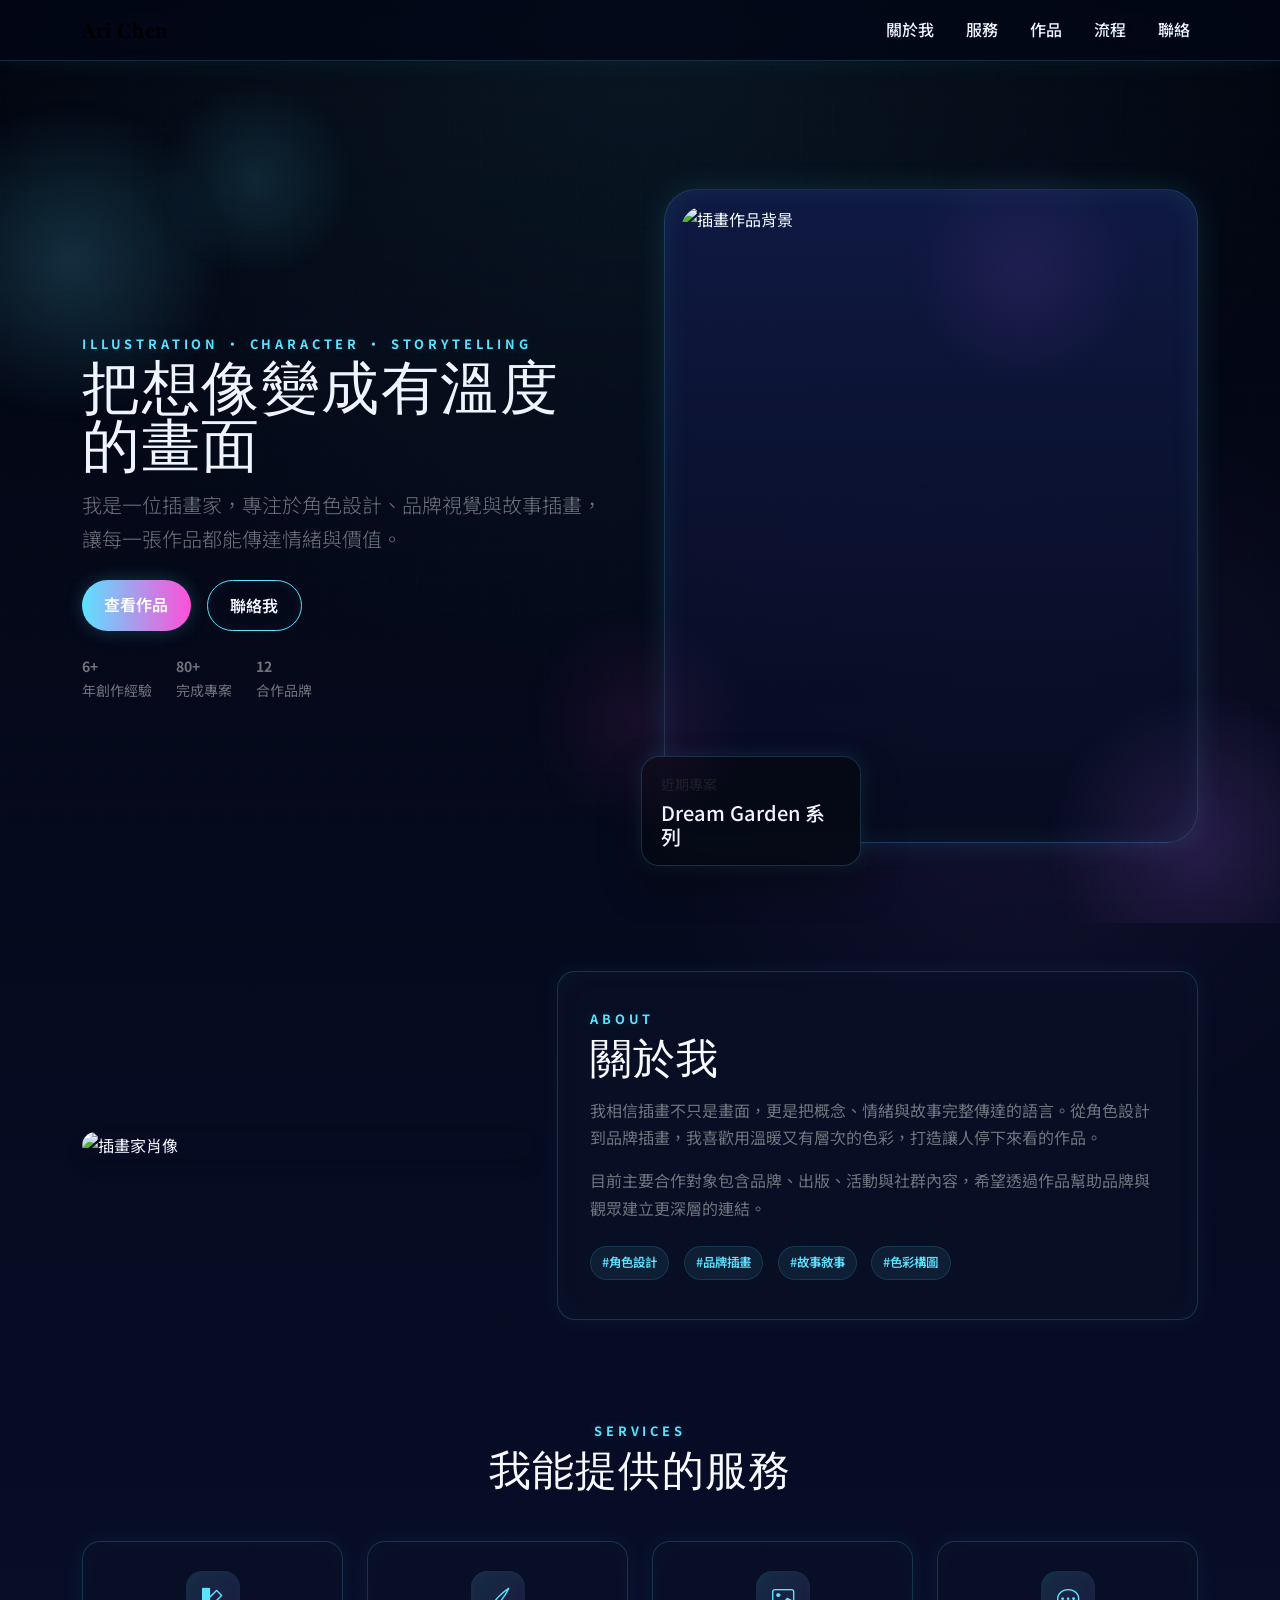
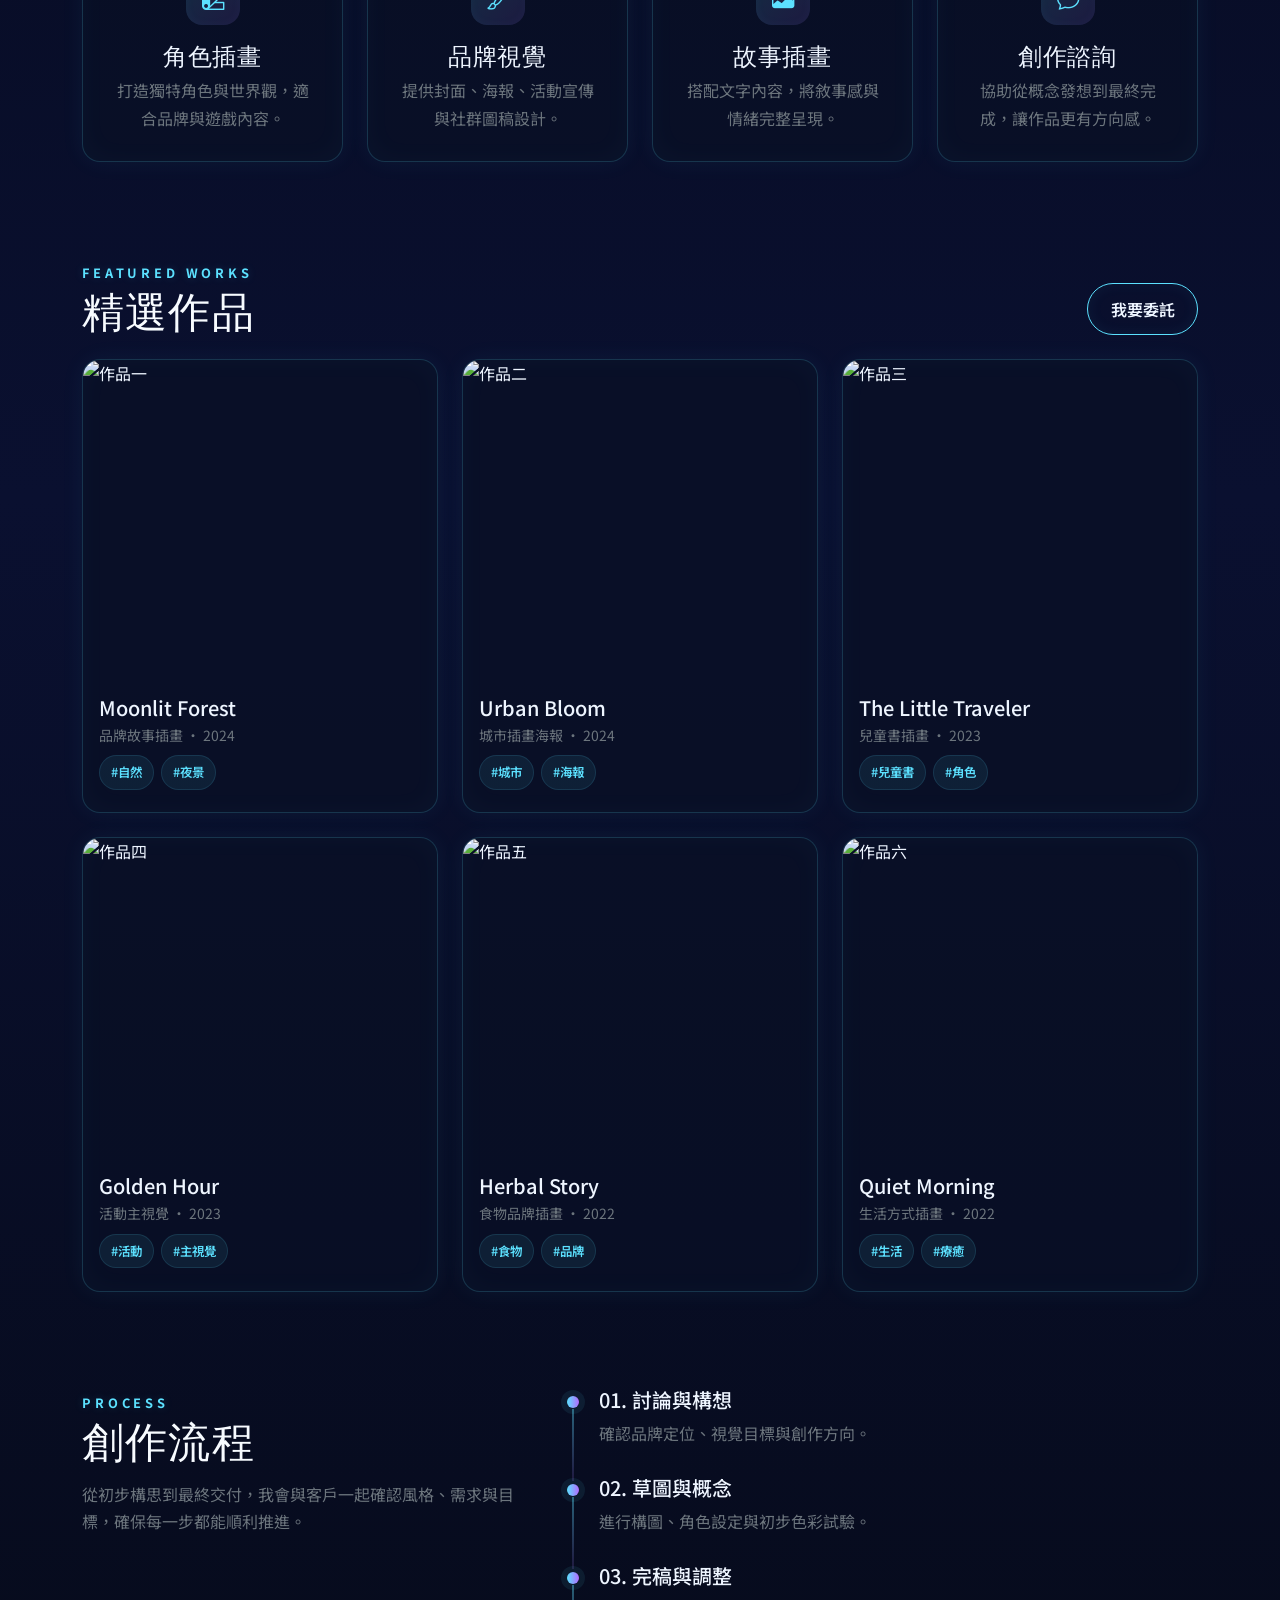
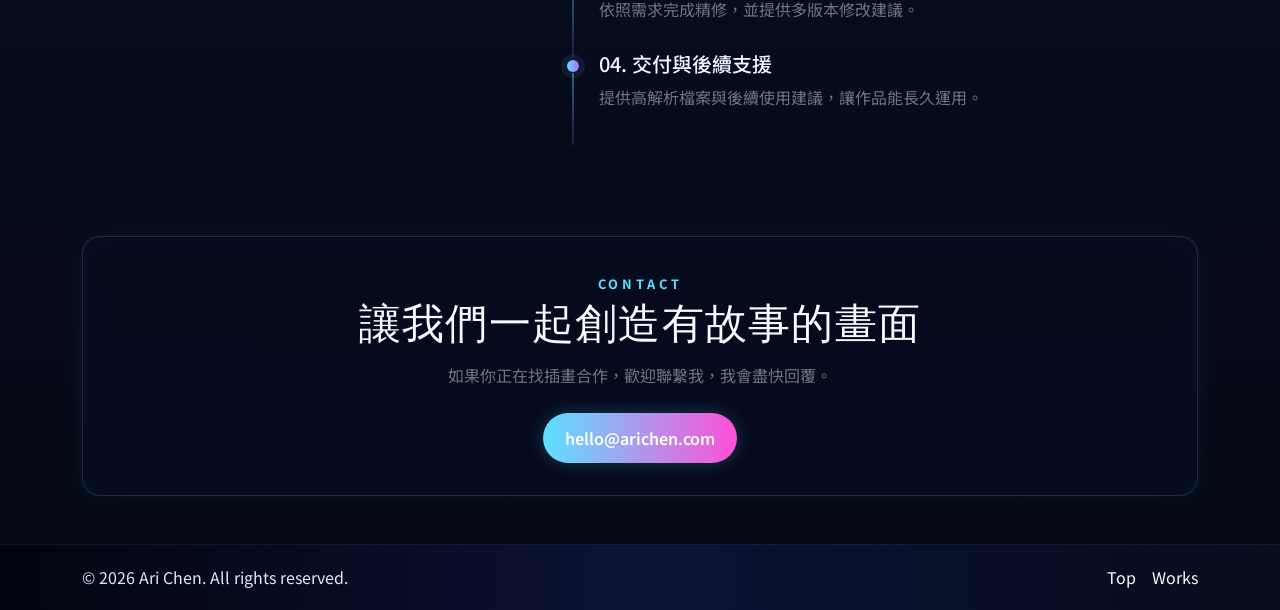
==== gemini-code-1781666257003.html @ 4cf0101a "Add neon portfolio webpage" ====
<!DOCTYPE html>
<html lang="zh-TW">
<head>
  <meta charset="UTF-8" />
  <meta name="viewport" content="width=device-width, initial-scale=1.0" />
  <title>Illustrator Portfolio</title>
  <meta name="description" content="插畫家個人作品集網站，展示創作風格、服務內容與聯絡方式。" />

  <link href="https://cdn.jsdelivr.net/npm/bootstrap@5.3.3/dist/css/bootstrap.min.css" rel="stylesheet" />
  <link rel="stylesheet" href="https://cdn.jsdelivr.net/npm/bootstrap-icons@1.11.3/font/bootstrap-icons.min.css" />

  <link rel="preconnect" href="https://fonts.googleapis.com" />
  <link rel="preconnect" href="https://fonts.gstatic.com" crossorigin />
  <link href="https://fonts.googleapis.com/css2?family=Noto+Sans+TC:wght@400;500;700;900&family=Playfair+Display:wght@600;700&display=swap" rel="stylesheet" />

  <link href="https://unpkg.com/aos@2.3.4/dist/aos.css" rel="stylesheet" />

  <style>
    :root {
      --bg: #070b1f;
      --surface: rgba(10, 16, 38, 0.78);
      --surface-2: #101a44;
      --text: #eef5ff;
      --muted: #9db0ff;
      --primary: #5ce1ff;
      --primary-dark: #2a7dff;
      --accent: #b26bff;
      --accent-2: #ff4fd8;
      --border: rgba(92, 225, 255, 0.18);
      --shadow: 0 20px 60px rgba(0, 0, 0, 0.45);
      --radius: 18px;
    }

    html { scroll-behavior: smooth; }

    body {
      position: relative;
      overflow-x: hidden;
      background:
        radial-gradient(circle at top, rgba(92, 225, 255, 0.08), transparent 18%),
        radial-gradient(circle at 80% 20%, rgba(178, 107, 255, 0.08), transparent 12%),
        linear-gradient(180deg, #02050f 0%, #0a1030 55%, #050914 100%);
      color: var(--text);
      font-family: "Noto Sans TC", sans-serif;
      line-height: 1.7;
    }

    body::before,
    body::after {
      content: '';
      position: fixed;
      inset: 0;
      pointer-events: none;
      z-index: 0;
    }

    body::before {
      background-image:
        linear-gradient(rgba(92, 225, 255, 0.03) 1px, transparent 1px),
        linear-gradient(90deg, rgba(92, 225, 255, 0.03) 1px, transparent 1px);
      background-size: 32px 32px;
      opacity: 0.45;
    }

    body::after {
      background:
        radial-gradient(circle at 20% 20%, rgba(92, 225, 255, 0.12), transparent 8%),
        radial-gradient(circle at 80% 30%, rgba(178, 107, 255, 0.1), transparent 10%),
        radial-gradient(circle at 50% 80%, rgba(255, 79, 216, 0.08), transparent 12%);
      animation: pulseGlow 6s ease-in-out infinite alternate;
    }

    @keyframes pulseGlow {
      from { opacity: 0.6; transform: scale(1); }
      to { opacity: 1; transform: scale(1.04); }
    }

    h1, h2, h3, h4, .display-font {
      font-family: "Playfair Display", serif;
      letter-spacing: 0.03em;
    }

    img { max-width: 100%; display: block; }

    .navbar {
      background: rgba(2, 6, 22, 0.75);
      backdrop-filter: blur(10px);
      border-bottom: 1px solid var(--border);
      box-shadow: 0 0 30px rgba(92, 225, 255, 0.06);
    }

    .nav-link {
      color: var(--text) !important;
      font-weight: 500;
      text-shadow: 0 0 8px rgba(92, 225, 255, 0.08);
    }

    .btn-primary-custom {
      background: linear-gradient(90deg, var(--primary), var(--accent-2));
      color: #fff;
      border: none;
      border-radius: 999px;
      padding: 0.8rem 1.4rem;
      font-weight: 600;
      box-shadow: 0 0 18px rgba(92, 225, 255, 0.22);
      transition: transform 0.2s ease, box-shadow 0.2s ease;
    }

    .btn-primary-custom:hover {
      color: #fff;
      transform: translateY(-2px);
      box-shadow: 0 0 24px rgba(178, 107, 255, 0.38);
    }

    .btn-outline-custom {
      border: 1px solid var(--primary);
      color: var(--text);
      border-radius: 999px;
      padding: 0.8rem 1.4rem;
      font-weight: 600;
      background: transparent;
      box-shadow: inset 0 0 15px rgba(92, 225, 255, 0.06);
    }

    .hero {
      padding: 8rem 0 5rem;
      position: relative;
      overflow: hidden;
    }

    .hero::before,
    .hero::after {
      content: '';
      position: absolute;
      width: 320px;
      height: 320px;
      background: radial-gradient(circle, rgba(92, 225, 255, 0.18), transparent 70%);
      z-index: 0;
      border-radius: 50%;
      filter: blur(6px);
    }

    .hero::before { top: 40px; left: -90px; }
    .hero::after { bottom: -80px; right: -80px; background: radial-gradient(circle, rgba(178, 107, 255, 0.16), transparent 68%); }

    .hero-text { position: relative; z-index: 1; }

    .eyebrow {
      color: var(--primary);
      text-transform: uppercase;
      letter-spacing: 0.3em;
      font-size: 0.8rem;
      font-weight: 700;
      margin-bottom: 1rem;
      text-shadow: 0 0 10px rgba(92, 225, 255, 0.18);
    }

    .hero-title {
      font-size: clamp(3rem, 4.5vw, 5rem);
      line-height: 1;
      margin-bottom: 1rem;
    }

    .hero-image-wrap {
      position: relative;
      z-index: 1;
      background:
        linear-gradient(180deg, rgba(16, 26, 68, 0.95), rgba(7, 11, 31, 0.92));
      border-radius: 32px;
      padding: 1rem;
      box-shadow:
        inset 0 0 30px rgba(92, 225, 255, 0.08),
        0 0 30px rgba(92, 225, 255, 0.12);
      border: 1px solid var(--border);
    }

    .hero-image-wrap img {
      border-radius: 24px;
      height: 620px;
      object-fit: cover;
      width: 100%;
      filter: saturate(1.1) contrast(1.04);
    }

    .floating-card {
      position: absolute;
      bottom: -24px;
      left: -24px;
      background: rgba(5, 9, 20, 0.82);
      backdrop-filter: blur(8px);
      padding: 1rem 1.2rem;
      border-radius: 18px;
      border: 1px solid rgba(92, 225, 255, 0.18);
      box-shadow:
        0 0 18px rgba(92, 225, 255, 0.1),
        0 20px 40px rgba(0, 0, 0, 0.35);
      width: 220px;
    }

    .section-title {
      font-size: 2.6rem;
      margin-bottom: 1rem;
      color: #f7fbff;
    }

    .section-subtitle { color: var(--muted); max-width: 700px; }

    .about-card,
    .service-card,
    .project-card,
    .contact-card {
      background: var(--surface);
      border-radius: var(--radius);
      border: 1px solid var(--border);
      box-shadow:
        inset 0 0 30px rgba(92, 225, 255, 0.03),
        0 0 25px rgba(92, 225, 255, 0.06);
    }

    .about-card { padding: 2rem; }

    .service-card { padding: 1.8rem; height: 100%; }

    .service-icon {
      width: 54px;
      height: 54px;
      display: inline-flex;
      align-items: center;
      justify-content: center;
      background: linear-gradient(135deg, rgba(92, 225, 255, 0.14), rgba(178, 107, 255, 0.12));
      color: var(--primary);
      border-radius: 16px;
      font-size: 1.4rem;
      box-shadow: inset 0 0 12px rgba(92, 225, 255, 0.04);
    }

    .project-card { overflow: hidden; }

    .project-card img {
      height: 320px;
      width: 100%;
      object-fit: cover;
      transition: transform 0.35s ease;
    }

    .project-card:hover img { transform: scale(1.06); }

    .tag {
      display: inline-block;
      background: rgba(92, 225, 255, 0.08);
      color: var(--primary);
      border-radius: 999px;
      padding: 0.35rem 0.7rem;
      font-size: 0.78rem;
      font-weight: 600;
      margin-right: 0.4rem;
      margin-bottom: 0.4rem;
      border: 1px solid rgba(92, 225, 255, 0.12);
    }

    .timeline-item {
      position: relative;
      padding-left: 2rem;
      margin-bottom: 1.8rem;
    }

    .timeline-item::before {
      content: '';
      position: absolute;
      left: 0;
      top: 0.5rem;
      width: 12px;
      height: 12px;
      border-radius: 50%;
      background: linear-gradient(90deg, var(--primary), var(--accent));
      box-shadow: 0 0 0 6px rgba(92, 225, 255, 0.08);
    }

    .timeline-item::after {
      content: '';
      position: absolute;
      left: 5px;
      top: 1.3rem;
      width: 2px;
      height: calc(100% + 0.8rem);
      background: linear-gradient(180deg, rgba(92, 225, 255, 0.4), rgba(178, 107, 255, 0.15));
    }

    .contact-card {
      padding: 2rem;
      background:
        linear-gradient(rgba(7, 11, 31, 0.82), rgba(7, 11, 31, 0.82)),
        url('https://images.unsplash.com/photo-1513360371669-4adf3dd7dff8?auto=format&fit=crop&w=1200&q=80') center/cover;
      border: 1px solid rgba(92, 225, 255, 0.18);
    }

    footer {
      background: linear-gradient(90deg, #02050f, #0b1234 50%, #060d1d);
      color: #dce8ff;
      padding: 1.2rem 0;
      border-top: 1px solid rgba(92, 225, 255, 0.08);
    }

    @media (max-width: 992px) {
      .hero { padding-top: 6rem; }
      .hero-image-wrap img { height: 500px; }
    }

    @media (max-width: 768px) {
      .hero-title { font-size: 3rem; }
      .floating-card {
        position: static;
        width: 100%;
        margin-top: 1rem;
      }
      .section-title { font-size: 2rem; }
    }
  </style>
</head>
<body>
  <header class="sticky-top">
    <nav class="navbar navbar-expand-lg">
      <div class="container">
        <a class="navbar-brand fw-bold display-font" href="#home">Ari Chen</a>
        <button class="navbar-toggler" type="button" data-bs-toggle="collapse" data-bs-target="#navbarNav">
          <span class="navbar-toggler-icon"></span>
        </button>
        <div class="collapse navbar-collapse" id="navbarNav">
          <ul class="navbar-nav ms-auto gap-lg-3">
            <li class="nav-item"><a class="nav-link" href="#about">關於我</a></li>
            <li class="nav-item"><a class="nav-link" href="#services">服務</a></li>
            <li class="nav-item"><a class="nav-link" href="#projects">作品</a></li>
            <li class="nav-item"><a class="nav-link" href="#process">流程</a></li>
            <li class="nav-item"><a class="nav-link" href="#contact">聯絡</a></li>
          </ul>
        </div>
      </div>
    </nav>
  </header>

  <main>
    <section class="hero" id="home">
      <div class="container">
        <div class="row align-items-center g-5">
          <div class="col-lg-6 hero-text" data-aos="fade-right">
            <span class="eyebrow">Illustration · Character · Storytelling</span>
            <h1 class="hero-title">把想像變成有溫度的畫面</h1>
            <p class="lead text-secondary mb-4">我是一位插畫家，專注於角色設計、品牌視覺與故事插畫，讓每一張作品都能傳達情緒與價值。</p>
            <div class="d-flex gap-3 flex-wrap">
              <a href="#projects" class="btn btn-primary-custom">查看作品</a>
              <a href="#contact" class="btn btn-outline-custom">聯絡我</a>
            </div>
            <div class="d-flex gap-4 mt-4 text-secondary small">
              <div><strong>6+</strong><br />年創作經驗</div>
              <div><strong>80+</strong><br />完成專案</div>
              <div><strong>12</strong><br />合作品牌</div>
            </div>
          </div>
          <div class="col-lg-6" data-aos="fade-left">
            <div class="hero-image-wrap">
              <img src="https://images.unsplash.com/photo-1513360371669-4adf3dd7dff8?auto=format&fit=crop&w=1200&q=80" alt="插畫作品背景" />
              <div class="floating-card">
                <p class="mb-1 small text-muted">近期專案</p>
                <h5 class="mb-0">Dream Garden 系列</h5>
              </div>
            </div>
          </div>
        </div>
      </div>
    </section>

    <section class="py-5" id="about">
      <div class="container">
        <div class="row g-4 align-items-center">
          <div class="col-lg-5" data-aos="fade-up">
            <img src="https://images.unsplash.com/photo-1524504388940-b1c1722653e1?auto=format&fit=crop&w=900&q=80" alt="插畫家肖像" class="img-fluid rounded-4 shadow" />
          </div>
          <div class="col-lg-7" data-aos="fade-up" data-aos-delay="100">
            <div class="about-card">
              <span class="eyebrow">About</span>
              <h2 class="section-title">關於我</h2>
              <p class="text-secondary mb-3">我相信插畫不只是畫面，更是把概念、情緒與故事完整傳達的語言。從角色設計到品牌插畫，我喜歡用溫暖又有層次的色彩，打造讓人停下來看的作品。</p>
              <p class="text-secondary mb-4">目前主要合作對象包含品牌、出版、活動與社群內容，希望透過作品幫助品牌與觀眾建立更深層的連結。</p>
              <div class="d-flex flex-wrap gap-2">
                <span class="tag">#角色設計</span>
                <span class="tag">#品牌插畫</span>
                <span class="tag">#故事敘事</span>
                <span class="tag">#色彩構圖</span>
              </div>
            </div>
          </div>
        </div>
      </div>
    </section>

    <section class="py-5" id="services">
      <div class="container">
        <div class="text-center mb-5" data-aos="fade-up">
          <span class="eyebrow">Services</span>
          <h2 class="section-title">我能提供的服務</h2>
        </div>
        <div class="row g-4">
          <div class="col-md-6 col-lg-3" data-aos="fade-up">
            <div class="service-card text-center">
              <div class="service-icon mx-auto mb-3"><i class="bi bi-palette2"></i></div>
              <h4>角色插畫</h4>
              <p class="text-secondary mb-0">打造獨特角色與世界觀，適合品牌與遊戲內容。</p>
            </div>
          </div>
          <div class="col-md-6 col-lg-3" data-aos="fade-up" data-aos-delay="100">
            <div class="service-card text-center">
              <div class="service-icon mx-auto mb-3"><i class="bi bi-brush"></i></div>
              <h4>品牌視覺</h4>
              <p class="text-secondary mb-0">提供封面、海報、活動宣傳與社群圖稿設計。</p>
            </div>
          </div>
          <div class="col-md-6 col-lg-3" data-aos="fade-up" data-aos-delay="200">
            <div class="service-card text-center">
              <div class="service-icon mx-auto mb-3"><i class="bi bi-image"></i></div>
              <h4>故事插畫</h4>
              <p class="text-secondary mb-0">搭配文字內容，將敘事感與情緒完整呈現。</p>
            </div>
          </div>
          <div class="col-md-6 col-lg-3" data-aos="fade-up" data-aos-delay="300">
            <div class="service-card text-center">
              <div class="service-icon mx-auto mb-3"><i class="bi bi-chat-dots"></i></div>
              <h4>創作諮詢</h4>
              <p class="text-secondary mb-0">協助從概念發想到最終完成，讓作品更有方向感。</p>
            </div>
          </div>
        </div>
      </div>
    </section>

    <section class="py-5" id="projects">
      <div class="container">
        <div class="d-flex justify-content-between align-items-end mb-4 flex-wrap gap-3" data-aos="fade-up">
          <div>
            <span class="eyebrow">Featured Works</span>
            <h2 class="section-title mb-0">精選作品</h2>
          </div>
          <a href="#contact" class="btn btn-outline-custom">我要委託</a>
        </div>
        <div class="row g-4">
          <div class="col-md-6 col-lg-4" data-aos="fade-up">
            <div class="project-card">
              <img src="https://images.unsplash.com/photo-1515405295579-ba7b45403062?auto=format&fit=crop&w=900&q=80" alt="作品一" />
              <div class="p-3">
                <h5 class="mb-1">Moonlit Forest</h5>
                <p class="text-secondary small mb-2">品牌故事插畫 · 2024</p>
                <span class="tag">#自然</span><span class="tag">#夜景</span>
              </div>
            </div>
          </div>
          <div class="col-md-6 col-lg-4" data-aos="fade-up" data-aos-delay="100">
            <div class="project-card">
              <img src="https://images.unsplash.com/photo-1521572267360-ee0c2909d518?auto=format&fit=crop&w=900&q=80" alt="作品二" />
              <div class="p-3">
                <h5 class="mb-1">Urban Bloom</h5>
                <p class="text-secondary small mb-2">城市插畫海報 · 2024</p>
                <span class="tag">#城市</span><span class="tag">#海報</span>
              </div>
            </div>
          </div>
          <div class="col-md-6 col-lg-4" data-aos="fade-up" data-aos-delay="200">
            <div class="project-card">
              <img src="https://images.unsplash.com/photo-1500530855697-b586d89ba3ee?auto=format&fit=crop&w=900&q=80" alt="作品三" />
              <div class="p-3">
                <h5 class="mb-1">The Little Traveler</h5>
                <p class="text-secondary small mb-2">兒童書插畫 · 2023</p>
                <span class="tag">#兒童書</span><span class="tag">#角色</span>
              </div>
            </div>
          </div>
          <div class="col-md-6 col-lg-4" data-aos="fade-up">
            <div class="project-card">
              <img src="https://images.unsplash.com/photo-1492691527719-9d1e07e534b4?auto=format&fit=crop&w=900&q=80" alt="作品四" />
              <div class="p-3">
                <h5 class="mb-1">Golden Hour</h5>
                <p class="text-secondary small mb-2">活動主視覺 · 2023</p>
                <span class="tag">#活動</span><span class="tag">#主視覺</span>
              </div>
            </div>
          </div>
          <div class="col-md-6 col-lg-4" data-aos="fade-up" data-aos-delay="100">
            <div class="project-card">
              <img src="https://images.unsplash.com/photo-1517048676732-d65bc937f952?auto=format&fit=crop&w=900&q=80" alt="作品五" />
              <div class="p-3">
                <h5 class="mb-1">Herbal Story</h5>
                <p class="text-secondary small mb-2">食物品牌插畫 · 2022</p>
                <span class="tag">#食物</span><span class="tag">#品牌</span>
              </div>
            </div>
          </div>
          <div class="col-md-6 col-lg-4" data-aos="fade-up" data-aos-delay="200">
            <div class="project-card">
              <img src="https://images.unsplash.com/photo-1524995997946-a1c2e315a42f?auto=format&fit=crop&w=900&q=80" alt="作品六" />
              <div class="p-3">
                <h5 class="mb-1">Quiet Morning</h5>
                <p class="text-secondary small mb-2">生活方式插畫 · 2022</p>
                <span class="tag">#生活</span><span class="tag">#療癒</span>
              </div>
            </div>
          </div>
        </div>
      </div>
    </section>

    <section class="py-5" id="process">
      <div class="container">
        <div class="row g-5 align-items-start">
          <div class="col-lg-5" data-aos="fade-up">
            <span class="eyebrow">Process</span>
            <h2 class="section-title">創作流程</h2>
            <p class="text-secondary">從初步構思到最終交付，我會與客戶一起確認風格、需求與目標，確保每一步都能順利推進。</p>
          </div>
          <div class="col-lg-7" data-aos="fade-up" data-aos-delay="100">
            <div class="timeline-item">
              <h5>01. 討論與構想</h5>
              <p class="text-secondary mb-0">確認品牌定位、視覺目標與創作方向。</p>
            </div>
            <div class="timeline-item">
              <h5>02. 草圖與概念</h5>
              <p class="text-secondary mb-0">進行構圖、角色設定與初步色彩試驗。</p>
            </div>
            <div class="timeline-item">
              <h5>03. 完稿與調整</h5>
              <p class="text-secondary mb-0">依照需求完成精修，並提供多版本修改建議。</p>
            </div>
            <div class="timeline-item">
              <h5>04. 交付與後續支援</h5>
              <p class="text-secondary mb-0">提供高解析檔案與後續使用建議，讓作品能長久運用。</p>
            </div>
          </div>
        </div>
      </div>
    </section>

    <section class="py-5" id="contact">
      <div class="container">
        <div class="contact-card text-center" data-aos="fade-up">
          <span class="eyebrow">Contact</span>
          <h2 class="section-title mb-3">讓我們一起創造有故事的畫面</h2>
          <p class="text-secondary mb-4">如果你正在找插畫合作，歡迎聯繫我，我會盡快回覆。</p>
          <a href="mailto:hello@arichen.com" class="btn btn-primary-custom">hello@arichen.com</a>
        </div>
      </div>
    </section>
  </main>

  <footer>
    <div class="container d-flex flex-column flex-md-row justify-content-between align-items-center gap-2">
      <p class="mb-0">© <span id="year"></span> Ari Chen. All rights reserved.</p>
      <div class="d-flex gap-3">
        <a href="#home" class="text-decoration-none text-light">Top</a>
        <a href="#projects" class="text-decoration-none text-light">Works</a>
      </div>
    </div>
  </footer>

  <script src="https://cdn.jsdelivr.net/npm/bootstrap@5.3.3/dist/js/bootstrap.bundle.min.js"></script>
  <script src="https://unpkg.com/aos@2.3.4/dist/aos.js"></script>
  <script>
    AOS.init({ duration: 800, once: true });
    document.getElementById('year').textContent = new Date().getFullYear();
  </script>
</body>
</html>
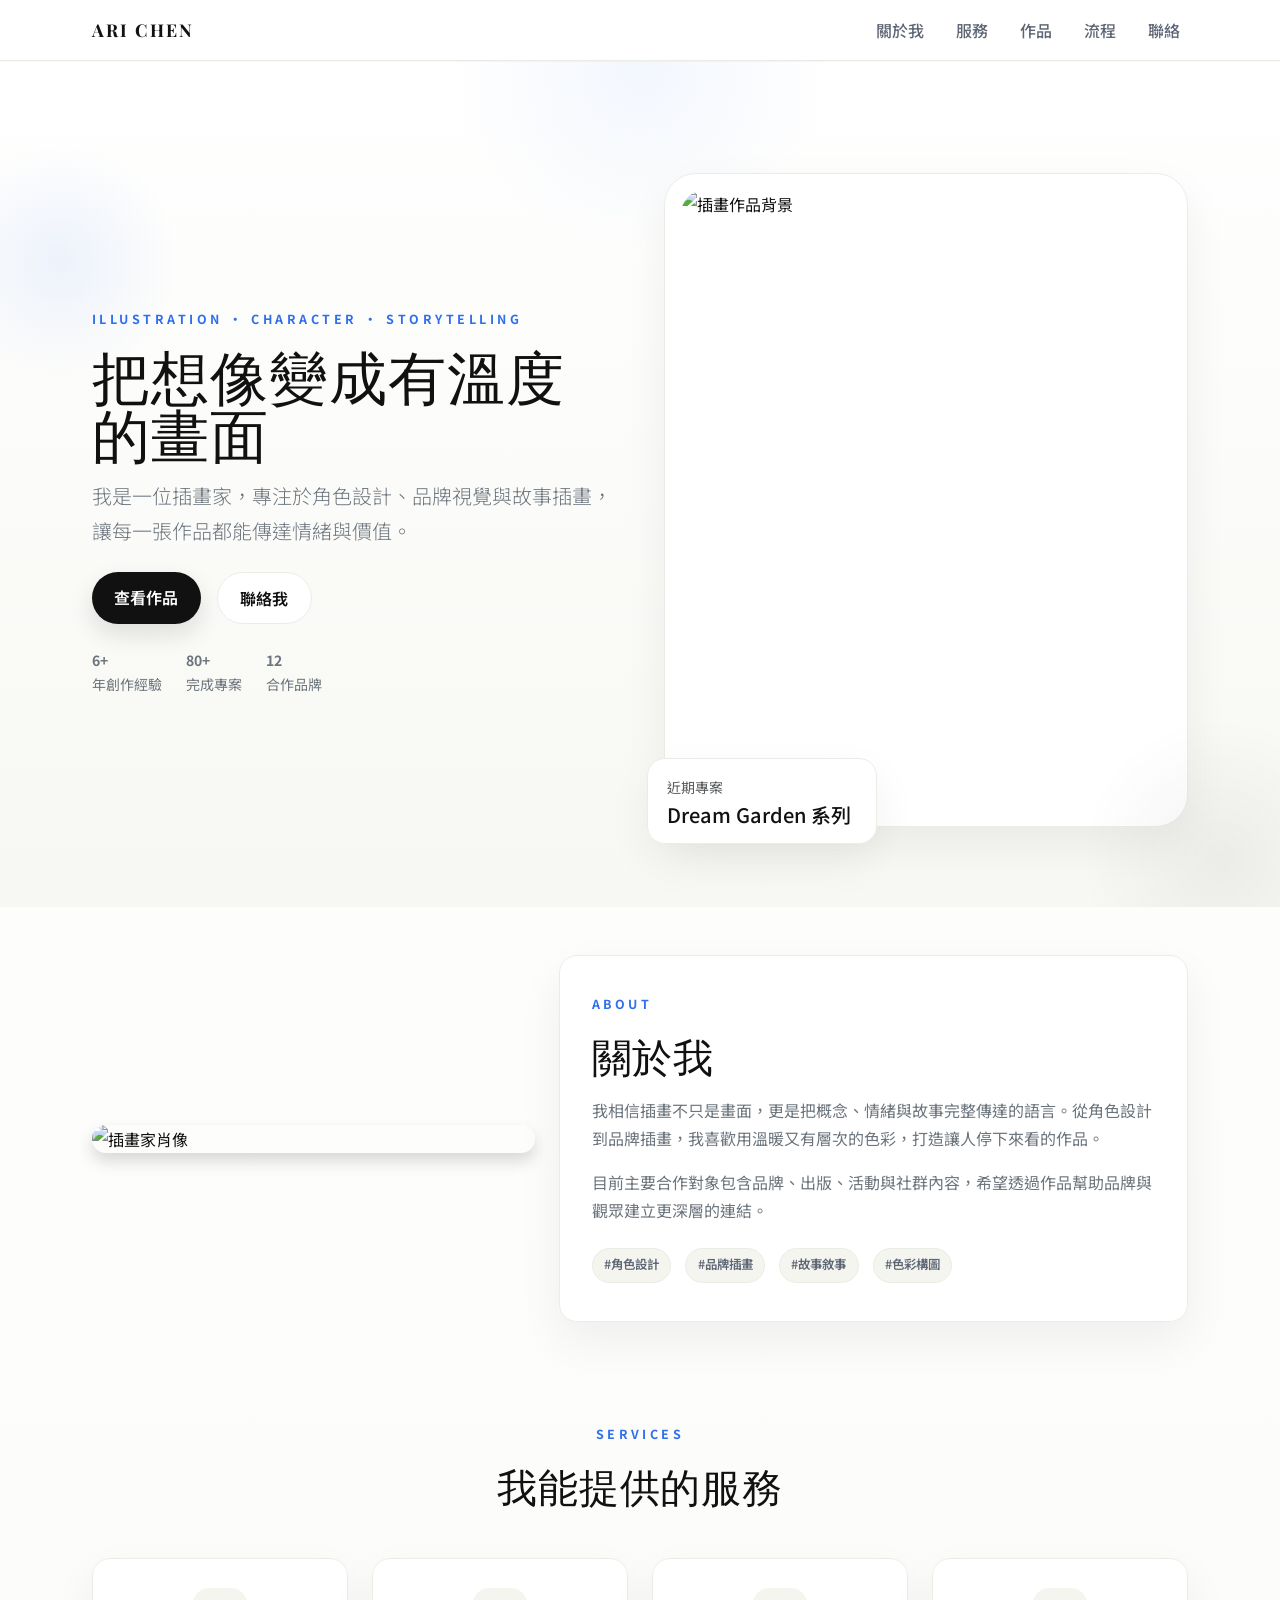
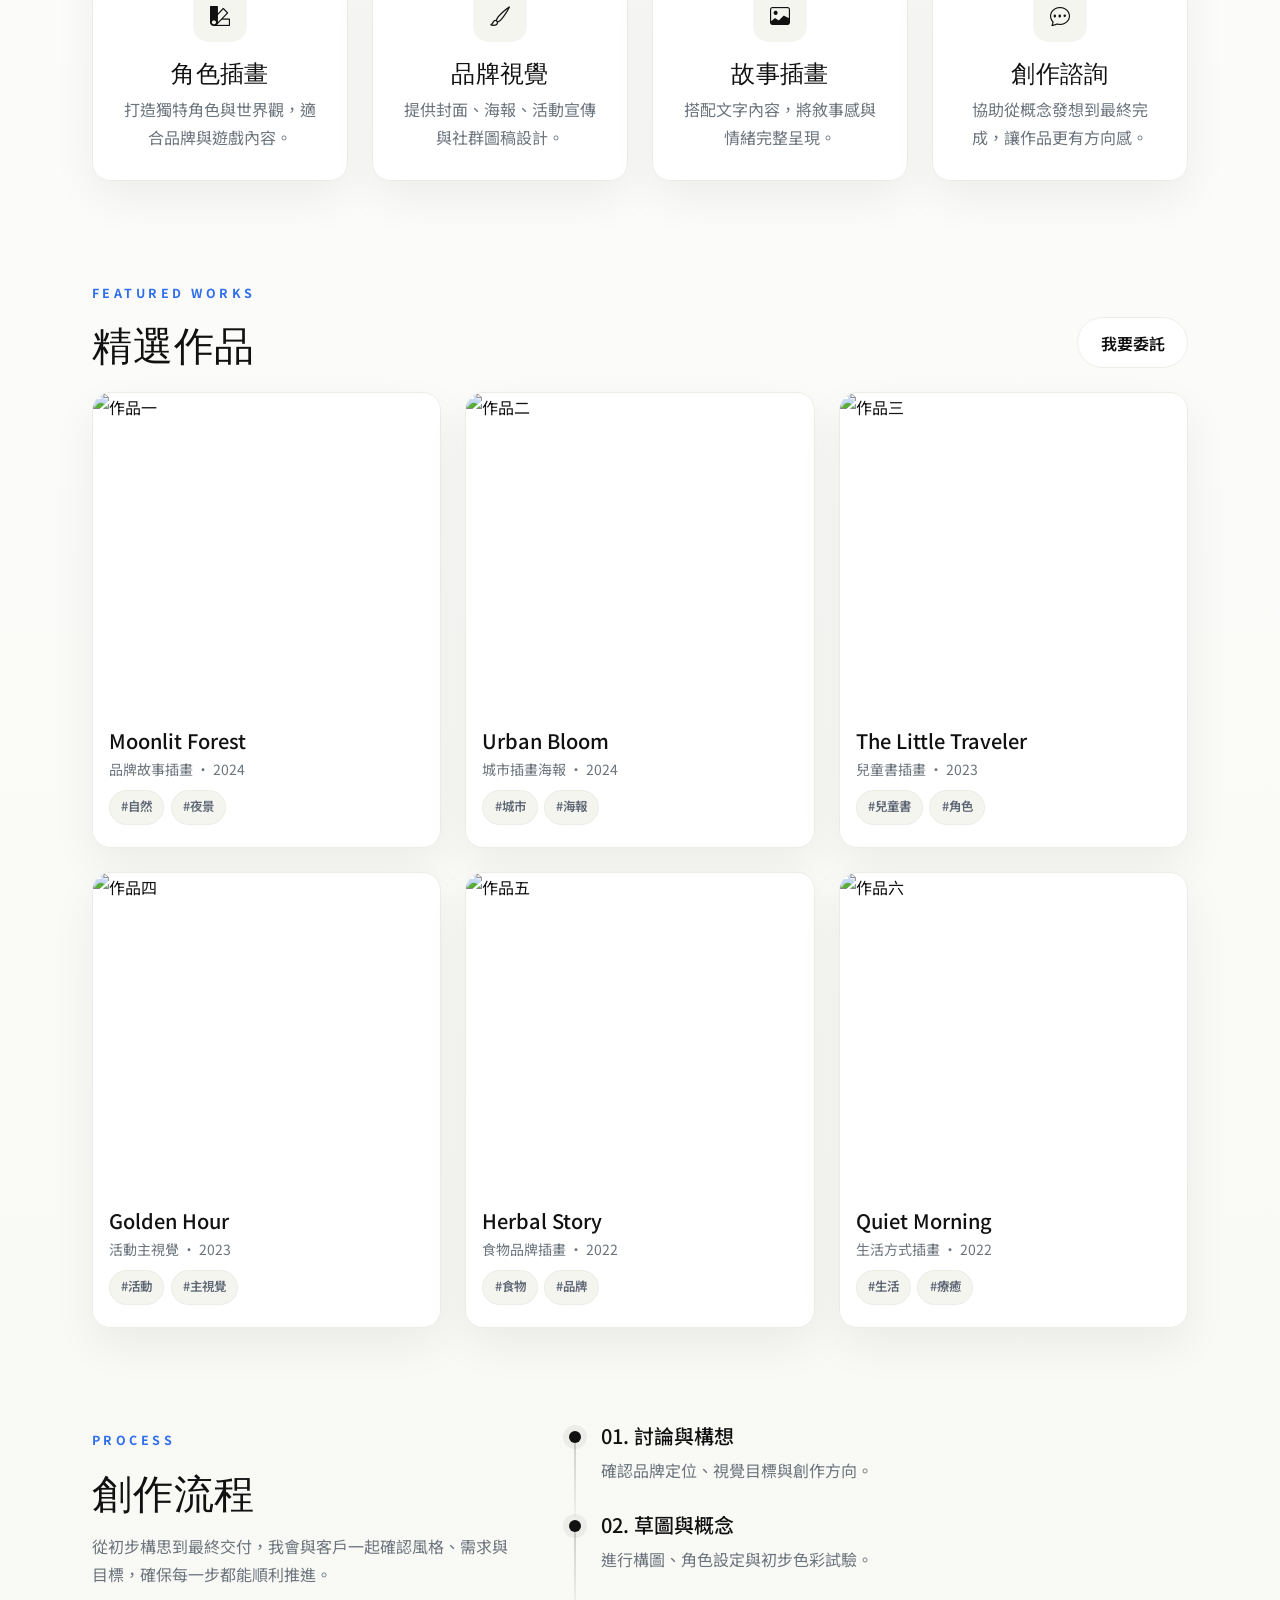
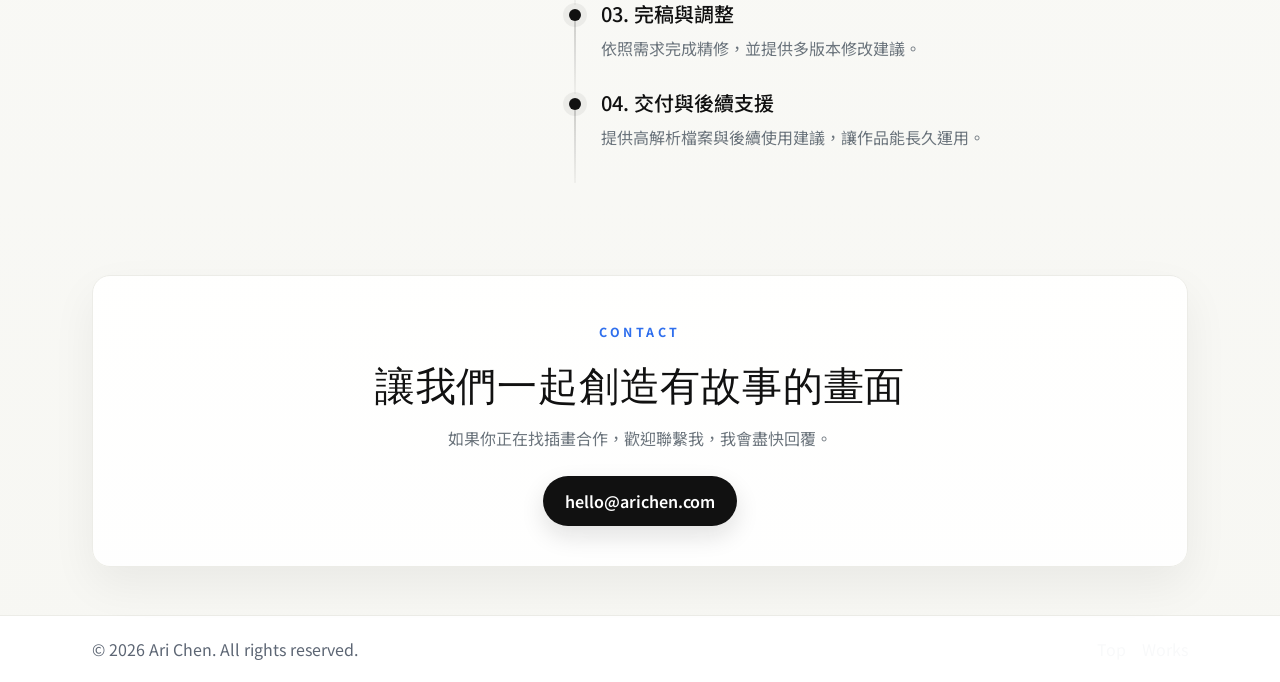
==== commit 134203ed: "style: refine portfolio css layout" ====
--- a/gemini-code-1781666257003.html
+++ b/gemini-code-1781666257003.html
@@ -17,17 +17,15 @@
 
   <style>
     :root {
-      --bg: #070b1f;
-      --surface: rgba(10, 16, 38, 0.78);
-      --surface-2: #101a44;
-      --text: #eef5ff;
-      --muted: #9db0ff;
-      --primary: #5ce1ff;
-      --primary-dark: #2a7dff;
-      --accent: #b26bff;
-      --accent-2: #ff4fd8;
-      --border: rgba(92, 225, 255, 0.18);
-      --shadow: 0 20px 60px rgba(0, 0, 0, 0.45);
+      --bg: #f7f7f3;
+      --surface: #ffffff;
+      --surface-alt: #f5f5f0;
+      --text: #111111;
+      --muted: #5d6674;
+      --primary: #111111;
+      --accent: #2f6fed;
+      --border: #ecece7;
+      --shadow: 0 18px 45px rgba(17, 17, 17, 0.06);
       --radius: 18px;
     }
 
@@ -37,93 +35,83 @@
       position: relative;
       overflow-x: hidden;
       background:
-        radial-gradient(circle at top, rgba(92, 225, 255, 0.08), transparent 18%),
-        radial-gradient(circle at 80% 20%, rgba(178, 107, 255, 0.08), transparent 12%),
-        linear-gradient(180deg, #02050f 0%, #0a1030 55%, #050914 100%);
+        linear-gradient(180deg, #ffffff 0%, #f7f7f3 100%);
       color: var(--text);
       font-family: "Noto Sans TC", sans-serif;
-      line-height: 1.7;
-    }
-
-    body::before,
-    body::after {
-      content: '';
-      position: fixed;
-      inset: 0;
-      pointer-events: none;
-      z-index: 0;
-    }
-
-    body::before {
-      background-image:
-        linear-gradient(rgba(92, 225, 255, 0.03) 1px, transparent 1px),
-        linear-gradient(90deg, rgba(92, 225, 255, 0.03) 1px, transparent 1px);
-      background-size: 32px 32px;
-      opacity: 0.45;
-    }
-
-    body::after {
-      background:
-        radial-gradient(circle at 20% 20%, rgba(92, 225, 255, 0.12), transparent 8%),
-        radial-gradient(circle at 80% 30%, rgba(178, 107, 255, 0.1), transparent 10%),
-        radial-gradient(circle at 50% 80%, rgba(255, 79, 216, 0.08), transparent 12%);
-      animation: pulseGlow 6s ease-in-out infinite alternate;
-    }
-
-    @keyframes pulseGlow {
-      from { opacity: 0.6; transform: scale(1); }
-      to { opacity: 1; transform: scale(1.04); }
-    }
-
-    h1, h2, h3, h4, .display-font {
+      line-height: 1.75;
+    }
+
+    h1,
+    h2,
+    h3,
+    h4,
+    .display-font {
       font-family: "Playfair Display", serif;
-      letter-spacing: 0.03em;
+      letter-spacing: 0.02em;
+      color: var(--primary);
     }
 
     img { max-width: 100%; display: block; }
 
+    .container {
+      max-width: 1120px;
+    }
+
     .navbar {
-      background: rgba(2, 6, 22, 0.75);
+      background: rgba(255, 255, 255, 0.9);
       backdrop-filter: blur(10px);
       border-bottom: 1px solid var(--border);
-      box-shadow: 0 0 30px rgba(92, 225, 255, 0.06);
+      box-shadow: 0 1px 0 rgba(17, 17, 17, 0.03);
+    }
+
+    .navbar-brand {
+      color: var(--primary) !important;
+      font-size: 1.1rem;
+      letter-spacing: 0.12em;
+      text-transform: uppercase;
     }
 
     .nav-link {
-      color: var(--text) !important;
+      color: var(--muted) !important;
       font-weight: 500;
-      text-shadow: 0 0 8px rgba(92, 225, 255, 0.08);
+      transition: color 0.2s ease;
+    }
+
+    .nav-link:hover {
+      color: var(--primary) !important;
     }
 
     .btn-primary-custom {
-      background: linear-gradient(90deg, var(--primary), var(--accent-2));
+      background: var(--primary);
       color: #fff;
       border: none;
       border-radius: 999px;
       padding: 0.8rem 1.4rem;
       font-weight: 600;
-      box-shadow: 0 0 18px rgba(92, 225, 255, 0.22);
       transition: transform 0.2s ease, box-shadow 0.2s ease;
+      box-shadow: 0 10px 24px rgba(17, 17, 17, 0.12);
     }
 
     .btn-primary-custom:hover {
       color: #fff;
-      transform: translateY(-2px);
-      box-shadow: 0 0 24px rgba(178, 107, 255, 0.38);
+      transform: translateY(-1px);
+      box-shadow: 0 14px 28px rgba(17, 17, 17, 0.16);
     }
 
     .btn-outline-custom {
-      border: 1px solid var(--primary);
+      border: 1px solid var(--border);
       color: var(--text);
       border-radius: 999px;
       padding: 0.8rem 1.4rem;
       font-weight: 600;
-      background: transparent;
-      box-shadow: inset 0 0 15px rgba(92, 225, 255, 0.06);
+      background: #fff;
     }
 
     .hero {
-      padding: 8rem 0 5rem;
+      padding: 7rem 0 5rem;
+      background:
+        radial-gradient(circle at top, rgba(47, 111, 237, 0.06), transparent 18%),
+        linear-gradient(180deg, #fff 0%, var(--bg) 100%);
       position: relative;
       overflow: hidden;
     }
@@ -132,27 +120,41 @@
     .hero::after {
       content: '';
       position: absolute;
-      width: 320px;
-      height: 320px;
-      background: radial-gradient(circle, rgba(92, 225, 255, 0.18), transparent 70%);
+      border-radius: 50%;
       z-index: 0;
-      border-radius: 50%;
-      filter: blur(6px);
-    }
-
-    .hero::before { top: 40px; left: -90px; }
-    .hero::after { bottom: -80px; right: -80px; background: radial-gradient(circle, rgba(178, 107, 255, 0.16), transparent 68%); }
-
-    .hero-text { position: relative; z-index: 1; }
+      pointer-events: none;
+    }
+
+    .hero::before {
+      width: 240px;
+      height: 240px;
+      left: -60px;
+      top: 80px;
+      background: radial-gradient(circle, rgba(47, 111, 237, 0.08), transparent 70%);
+    }
+
+    .hero::after {
+      width: 280px;
+      height: 280px;
+      right: -80px;
+      bottom: -90px;
+      background: radial-gradient(circle, rgba(17, 17, 17, 0.05), transparent 70%);
+    }
+
+    .hero-text,
+    .hero-image-wrap {
+      position: relative;
+      z-index: 1;
+    }
 
     .eyebrow {
-      color: var(--primary);
+      color: var(--accent);
       text-transform: uppercase;
-      letter-spacing: 0.3em;
-      font-size: 0.8rem;
+      letter-spacing: 0.28em;
+      font-size: 0.78rem;
       font-weight: 700;
       margin-bottom: 1rem;
-      text-shadow: 0 0 10px rgba(92, 225, 255, 0.18);
+      display: inline-block;
     }
 
     .hero-title {
@@ -162,16 +164,11 @@
     }
 
     .hero-image-wrap {
-      position: relative;
-      z-index: 1;
-      background:
-        linear-gradient(180deg, rgba(16, 26, 68, 0.95), rgba(7, 11, 31, 0.92));
+      background: var(--surface);
       border-radius: 32px;
       padding: 1rem;
-      box-shadow:
-        inset 0 0 30px rgba(92, 225, 255, 0.08),
-        0 0 30px rgba(92, 225, 255, 0.12);
       border: 1px solid var(--border);
+      box-shadow: var(--shadow);
     }
 
     .hero-image-wrap img {
@@ -179,28 +176,23 @@
       height: 620px;
       object-fit: cover;
       width: 100%;
-      filter: saturate(1.1) contrast(1.04);
     }
 
     .floating-card {
       position: absolute;
-      bottom: -24px;
-      left: -24px;
-      background: rgba(5, 9, 20, 0.82);
-      backdrop-filter: blur(8px);
+      bottom: -18px;
+      left: -18px;
+      background: #fff;
+      border: 1px solid var(--border);
+      box-shadow: var(--shadow);
+      border-radius: 18px;
       padding: 1rem 1.2rem;
-      border-radius: 18px;
-      border: 1px solid rgba(92, 225, 255, 0.18);
-      box-shadow:
-        0 0 18px rgba(92, 225, 255, 0.1),
-        0 20px 40px rgba(0, 0, 0, 0.35);
-      width: 220px;
+      width: 230px;
     }
 
     .section-title {
-      font-size: 2.6rem;
+      font-size: 2.5rem;
       margin-bottom: 1rem;
-      color: #f7fbff;
     }
 
     .section-subtitle { color: var(--muted); max-width: 700px; }
@@ -212,13 +204,10 @@
       background: var(--surface);
       border-radius: var(--radius);
       border: 1px solid var(--border);
-      box-shadow:
-        inset 0 0 30px rgba(92, 225, 255, 0.03),
-        0 0 25px rgba(92, 225, 255, 0.06);
+      box-shadow: var(--shadow);
     }
 
     .about-card { padding: 2rem; }
-
     .service-card { padding: 1.8rem; height: 100%; }
 
     .service-icon {
@@ -227,14 +216,21 @@
       display: inline-flex;
       align-items: center;
       justify-content: center;
-      background: linear-gradient(135deg, rgba(92, 225, 255, 0.14), rgba(178, 107, 255, 0.12));
+      background: var(--surface-alt);
       color: var(--primary);
       border-radius: 16px;
-      font-size: 1.4rem;
-      box-shadow: inset 0 0 12px rgba(92, 225, 255, 0.04);
-    }
-
-    .project-card { overflow: hidden; }
+      font-size: 1.25rem;
+    }
+
+    .project-card {
+      overflow: hidden;
+      transition: transform 0.2s ease, box-shadow 0.2s ease;
+    }
+
+    .project-card:hover {
+      transform: translateY(-4px);
+      box-shadow: 0 22px 50px rgba(17, 17, 17, 0.1);
+    }
 
     .project-card img {
       height: 320px;
@@ -243,19 +239,19 @@
       transition: transform 0.35s ease;
     }
 
-    .project-card:hover img { transform: scale(1.06); }
+    .project-card:hover img { transform: scale(1.04); }
 
     .tag {
       display: inline-block;
-      background: rgba(92, 225, 255, 0.08);
-      color: var(--primary);
+      background: var(--surface-alt);
+      color: var(--muted);
       border-radius: 999px;
       padding: 0.35rem 0.7rem;
       font-size: 0.78rem;
       font-weight: 600;
       margin-right: 0.4rem;
       margin-bottom: 0.4rem;
-      border: 1px solid rgba(92, 225, 255, 0.12);
+      border: 1px solid var(--border);
     }
 
     .timeline-item {
@@ -268,37 +264,37 @@
       content: '';
       position: absolute;
       left: 0;
-      top: 0.5rem;
+      top: 0.45rem;
       width: 12px;
       height: 12px;
       border-radius: 50%;
-      background: linear-gradient(90deg, var(--primary), var(--accent));
-      box-shadow: 0 0 0 6px rgba(92, 225, 255, 0.08);
+      background: var(--primary);
+      box-shadow: 0 0 0 6px rgba(17, 17, 17, 0.05);
     }
 
     .timeline-item::after {
       content: '';
       position: absolute;
       left: 5px;
-      top: 1.3rem;
+      top: 1.2rem;
       width: 2px;
       height: calc(100% + 0.8rem);
-      background: linear-gradient(180deg, rgba(92, 225, 255, 0.4), rgba(178, 107, 255, 0.15));
+      background: linear-gradient(180deg, rgba(17, 17, 17, 0.18), rgba(17, 17, 17, 0.04));
     }
 
     .contact-card {
-      padding: 2rem;
+      padding: 2.5rem;
       background:
-        linear-gradient(rgba(7, 11, 31, 0.82), rgba(7, 11, 31, 0.82)),
+        linear-gradient(rgba(255, 255, 255, 0.88), rgba(255, 255, 255, 0.88)),
         url('https://images.unsplash.com/photo-1513360371669-4adf3dd7dff8?auto=format&fit=crop&w=1200&q=80') center/cover;
-      border: 1px solid rgba(92, 225, 255, 0.18);
+      border: 1px solid var(--border);
     }
 
     footer {
-      background: linear-gradient(90deg, #02050f, #0b1234 50%, #060d1d);
-      color: #dce8ff;
+      background: #fff;
+      color: var(--muted);
       padding: 1.2rem 0;
-      border-top: 1px solid rgba(92, 225, 255, 0.08);
+      border-top: 1px solid var(--border);
     }
 
     @media (max-width: 992px) {
@@ -314,6 +310,7 @@
         margin-top: 1rem;
       }
       .section-title { font-size: 2rem; }
+      .contact-card { padding: 2rem 1rem; }
     }
   </style>
 </head>
